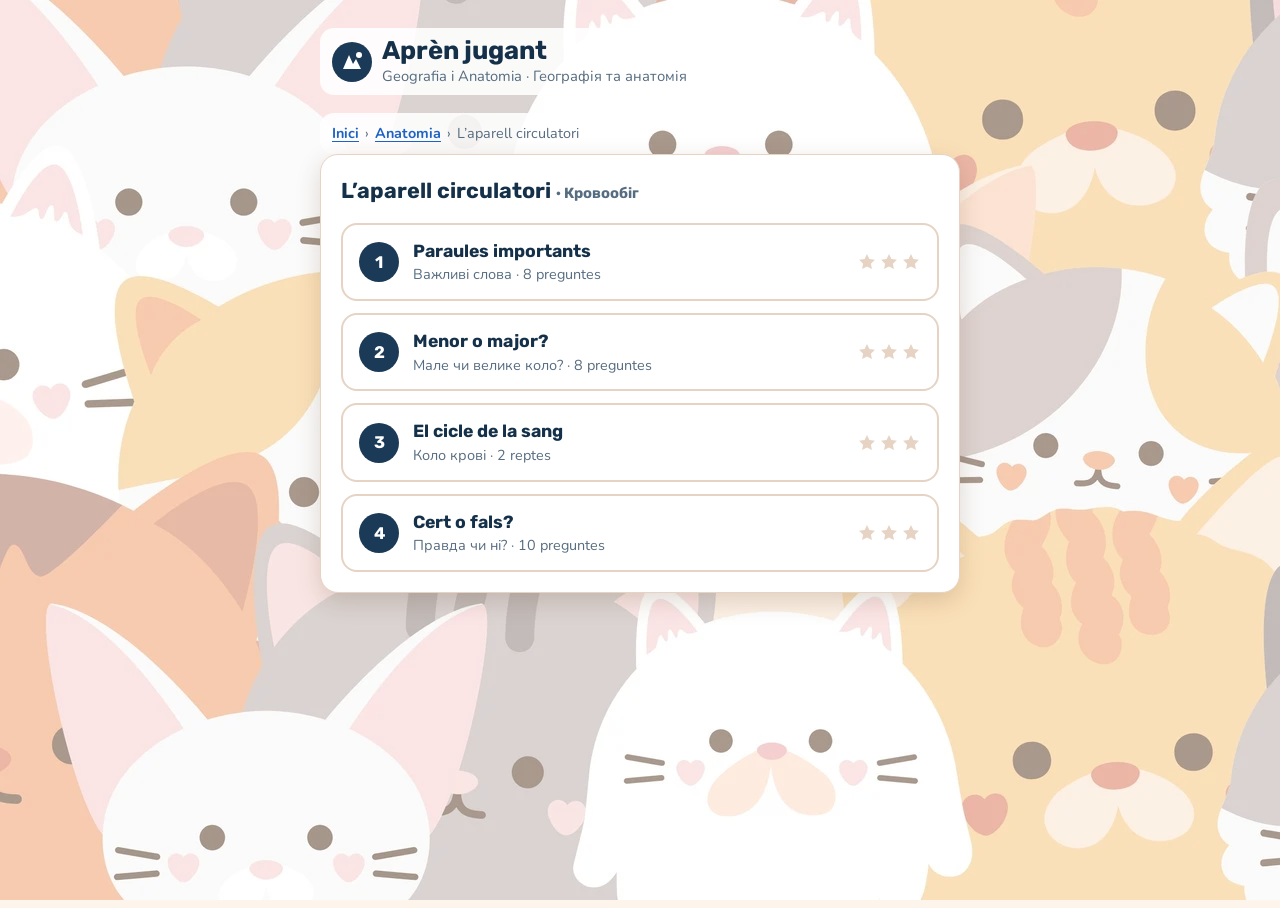
==== circulatori.html @ 63598f7e "Give all seven Medi lessons separate pages and linkable exercises" ====
<!doctype html>
<html lang="ca">
<head>
<meta charset="utf-8">
<meta name="viewport" content="width=device-width, initial-scale=1, viewport-fit=cover">
<title>L’aparell circulatori · Medi</title>
<link rel="preconnect" href="https://fonts.googleapis.com">
<link rel="preconnect" href="https://fonts.gstatic.com" crossorigin>
<link rel="stylesheet" href="https://fonts.googleapis.com/css2?family=Rubik:wght@500;700&family=Nunito:wght@400;600;800&display=swap">
<link rel="stylesheet" href="medi.css">
</head>
<body data-lesson="circ">
<div class="app">
  <header>
    <svg width="40" height="40" viewBox="0 0 40 40" aria-hidden="true"><circle cx="20" cy="20" r="20" fill="var(--badge)"/><path d="M11 27l6-14 4 9 3-5 5 10z" fill="var(--surface)"/><circle cx="27" cy="13" r="3" fill="var(--surface)"/></svg>
    <div>
      <h1>Aprèn jugant</h1>
      <p class="sub">Geografia i Anatomia · Географія та анатомія</p>
    </div>
  </header>
  <main id="screen" aria-live="polite"></main>
  <noscript>Activa JavaScript per obrir les lliçons. / Увімкни JavaScript для уроків.</noscript>
</div>

<script src="medi.js" defer></script>
</body>
</html>
---- medi.css ----
/* Layout: one centred play column like a school worksheet card; subject colour bands, the class maps and three answer colours carry the identity. */
:root{
  --bg:#EEF4F8; --surface:#FFFFFF; --ink:#15314A; --muted:#566C80; --line:#D3DFE8;
  --river:#1D63C4; --good:#23804E; --good-bg:#DDF3E6; --bad:#B9440F; --bad-bg:#FCE6DA;
  --c1:#F7C9CE; --c1-ink:#6E1A26; --c2:#D2E8C5; --c2-ink:#1F5219; --c3:#F8EDA6; --c3-ink:#5E4900;
  --map-bg:#EEF5FA; --badge:#1B3A57; --btn:#1D63C4; --btn-ink:#FFFFFF;
  --geo:#1D63C4; --geo-bg:#DCEAF8; --ana:#C2364B; --ana-bg:#F9DEE2;
  --f-display:"Rubik", "Trebuchet MS", system-ui, sans-serif;
  --f-body:"Nunito", "Segoe UI", system-ui, sans-serif;
}
@media (prefers-color-scheme: dark){:root:not([data-theme="light"]){
  --bg:#0E1B27; --surface:#162736; --ink:#E5EEF6; --muted:#9BB0C3; --line:#2A4054;
  --river:#7AB0F7; --good:#62CC90; --good-bg:#173A29; --bad:#F39468; --bad-bg:#43251A;
  --c1:#59303A; --c1-ink:#FFDCE0; --c2:#2D4A2B; --c2-ink:#DAF3CF; --c3:#544A1E; --c3-ink:#FFF0B0;
  --badge:#9CC3EA; --btn:#2F72CC; --btn-ink:#FFFFFF;
  --geo:#7AB0F7; --geo-bg:#1B3550; --ana:#F28A9B; --ana-bg:#4A2129; color-scheme:dark }}
:root[data-theme="dark"]{
  --bg:#0E1B27; --surface:#162736; --ink:#E5EEF6; --muted:#9BB0C3; --line:#2A4054;
  --river:#7AB0F7; --good:#62CC90; --good-bg:#173A29; --bad:#F39468; --bad-bg:#43251A;
  --c1:#59303A; --c1-ink:#FFDCE0; --c2:#2D4A2B; --c2-ink:#DAF3CF; --c3:#544A1E; --c3-ink:#FFF0B0;
  --badge:#9CC3EA; --btn:#2F72CC; --btn-ink:#FFFFFF;
  --geo:#7AB0F7; --geo-bg:#1B3550; --ana:#F28A9B; --ana-bg:#4A2129; color-scheme:dark }

html,body{height:100%}
body{background:var(--bg);color:var(--ink);font-family:var(--f-body);font-size:17px;line-height:1.45;
  padding-left:max(16px, env(safe-area-inset-left, 0px));padding-right:max(16px, env(safe-area-inset-right, 0px))}
.app{max-width:640px;margin:0 auto;padding-block:20px 40px;display:flex;flex-direction:column;gap:18px}
/* Wallpaper on every screen: cats.webp, the file next to index.html. Always light so text stays readable on it. */
body.wall{
  --bg:#FBEBDD; --surface:#FFFFFF; --ink:#15314A; --muted:#566C80; --line:#E6D3C3;
  --river:#1D63C4; --good:#23804E; --good-bg:#DDF3E6; --bad:#B9440F; --bad-bg:#FCE6DA;
  --c1:#F7C9CE; --c1-ink:#6E1A26; --c2:#D2E8C5; --c2-ink:#1F5219; --c3:#F8EDA6; --c3-ink:#5E4900;
  --badge:#1B3A57; --btn:#1D63C4; --btn-ink:#FFFFFF; --ana:#C2364B; --ana-bg:#F9DEE2; --geo:#1D63C4; --geo-bg:#DCEAF8; --map-bg:#EEF5FA; color-scheme:light;
  background:linear-gradient(rgba(255,255,255,.45), rgba(255,255,255,.45)), url("cats.webp") center / cover fixed, #FBEBDD}
body.wall header, body.wall .crumbs{background:rgba(255,255,255,.88);border-radius:14px;padding:8px 12px;width:fit-content;max-width:100%}
body.wall .card{box-shadow:0 8px 24px rgba(90,50,20,.18)}
button{font:inherit;color:inherit;cursor:pointer}
button:focus-visible{outline:3px solid var(--river);outline-offset:2px}

header{display:flex;align-items:center;gap:10px;min-width:0}
header svg{flex:none}
h1{font-family:var(--f-display);font-weight:700;font-size:1.6rem;line-height:1.1;margin:0;text-wrap:balance}
.sub{color:var(--muted);font-size:.92rem;margin:2px 0 0}
.crumbs{display:flex;flex-wrap:wrap;gap:6px;align-items:center;color:var(--muted);font-size:.9rem}
.crumbs button{background:none;border:none;padding:2px 0;color:var(--river);font-weight:700;text-decoration:underline;text-underline-offset:3px}

.card{background:var(--surface);border:1px solid var(--line);border-radius:18px;padding:20px;display:flex;flex-direction:column;gap:16px}
.lead{font-size:1.05rem;margin:0}
.ua{color:var(--muted);font-size:.92rem}
h2{font-family:var(--f-display);font-size:1.35rem;margin:0;text-wrap:balance}

.subjects{display:grid;grid-template-columns:1fr 1fr;gap:12px}
.subject{display:flex;flex-direction:column;align-items:flex-start;gap:10px;text-align:left;border:2px solid transparent;border-radius:18px;padding:18px;min-height:150px;transition:transform .15s}
.subject:hover{transform:translateY(-2px)}
.subject.geo{background:var(--geo-bg)} .subject.geo:hover{border-color:var(--geo)}
.subject.ana{background:var(--ana-bg)} .subject.ana:hover{border-color:var(--ana)}
.subject svg{width:44px;height:44px}
.subject .t{font-family:var(--f-display);font-weight:700;font-size:1.3rem;display:block}
.subject .d{color:var(--muted);font-size:.9rem;display:block}

.list{display:grid;gap:12px}
.item{display:grid;grid-template-columns:auto 1fr auto;align-items:center;gap:14px;text-align:left;
  background:var(--surface);border:2px solid var(--line);border-radius:16px;padding:14px 16px;transition:border-color .15s}
.item:hover{border-color:var(--river)}
.item .num{width:40px;height:40px;border-radius:50%;background:var(--badge);color:var(--surface);
  display:grid;place-items:center;font-family:var(--f-display);font-weight:700;font-size:1.05rem}
.item .t{font-family:var(--f-display);font-weight:700;font-size:1.1rem;display:block}
.item .d{color:var(--muted);font-size:.9rem;display:block}
.item .meta{color:var(--muted);font-size:.85rem;font-weight:700;font-variant-numeric:tabular-nums;white-space:nowrap}
.stars{display:flex;gap:2px;flex:none}
.stars svg{width:20px;height:20px}
.star-on{fill:#E8A817}
.star-off{fill:var(--line)}

.topbar{display:flex;align-items:center;gap:12px}
.ghost{background:none;border:1.5px solid var(--line);border-radius:999px;padding:6px 14px;font-weight:600;font-size:.92rem}
.ghost:hover{border-color:var(--river)}
.progress{flex:1;height:12px;background:var(--line);border-radius:999px;overflow:hidden}
.progress span{display:block;height:100%;background:var(--river);border-radius:999px;transition:width .3s}
.count{font-variant-numeric:tabular-nums;font-weight:800;font-size:.95rem;color:var(--muted);min-width:3.5em;text-align:right}

.prompt{font-family:var(--f-display);font-weight:500;font-size:1.05rem;color:var(--muted);margin:0}
.big{display:flex;align-items:center;justify-content:center;gap:12px;flex-wrap:wrap;text-align:center}
.big .word{font-family:var(--f-display);font-weight:700;font-size:2.2rem;line-height:1.1;color:var(--river)}
.big .def{font-size:1.25rem;font-weight:600;line-height:1.35;max-width:32ch}
.speak{width:42px;height:42px;border-radius:50%;border:1.5px solid var(--line);background:var(--bg);display:grid;place-items:center;flex:none}
.speak svg{width:20px;height:20px;fill:var(--river)}
.hintrow{display:flex;justify-content:center}
.hint{background:none;border:none;color:var(--river);font-weight:700;font-size:.92rem;text-decoration:underline;text-underline-offset:3px;padding:4px}
.uabox{background:var(--bg);border-radius:12px;padding:10px 14px;text-align:center;color:var(--ink);font-size:.98rem}

.choices{display:grid;gap:10px;grid-template-columns:repeat(2,1fr)}
.choices.n3{grid-template-columns:repeat(3,1fr)}
.opt{border:2px solid transparent;border-radius:14px;padding:14px 10px;font-weight:800;font-size:1.02rem;min-height:62px;
  background:var(--bg);display:flex;flex-direction:column;align-items:center;justify-content:center;gap:2px;transition:transform .12s;text-align:center}
.opt:hover:not(:disabled){transform:translateY(-2px)}
.opt:disabled{cursor:default}
.opt small{font-weight:600;font-size:.78rem;opacity:.85}
.opt.c1{background:var(--c1);color:var(--c1-ink)}
.opt.c2{background:var(--c2);color:var(--c2-ink)}
.opt.c3{background:var(--c3);color:var(--c3-ink)}
.opt.yes{background:var(--good-bg);color:var(--good);min-height:72px;font-size:1.2rem}
.opt.no{background:var(--bad-bg);color:var(--bad);min-height:72px;font-size:1.2rem}
.opt.right{border-color:var(--good);box-shadow:0 0 0 3px var(--good-bg)}
.opt.wrong{border-color:var(--bad);opacity:.75}
.opt.fade{opacity:.45}

.map{position:relative;background:var(--map-bg);border-radius:14px;overflow:hidden;max-width:100%}
.map img{display:block;width:100%;height:auto}
.marker{position:absolute;aspect-ratio:1;transform:translate(-50%,-50%);border-radius:50%;
  border:4px solid #E4572E;box-shadow:0 0 0 3px rgba(255,255,255,.85);pointer-events:none}
.marker::after{content:"";position:absolute;inset:-4px;border-radius:50%;border:4px solid #E4572E;animation:pulse 1.4s ease-out infinite}
@keyframes pulse{from{transform:scale(1);opacity:.9}to{transform:scale(1.8);opacity:0}}
.tag{position:absolute;transform:translate(-50%,-160%);background:#15314A;color:#fff;font-weight:800;font-size:.88rem;
  padding:4px 10px;border-radius:999px;white-space:nowrap;pointer-events:none}

.order-done{display:grid;gap:8px;margin:0;padding:0;list-style:none;counter-reset:step}
.order-done li{display:flex;align-items:center;gap:10px;background:var(--good-bg);color:var(--ink);border-radius:12px;padding:10px 12px;font-weight:700}
.order-done li::before{counter-increment:step;content:counter(step);flex:none;width:28px;height:28px;border-radius:50%;background:var(--good);color:var(--surface);display:grid;place-items:center;font-weight:800;font-size:.9rem}
.order-done li small{display:block;font-weight:600;color:var(--muted)}
.order-done .slot{background:var(--bg);border:2px dashed var(--line);color:var(--muted);font-weight:600}
.order-done .slot::before{background:var(--line);color:var(--muted)}
.tiles{display:flex;flex-wrap:wrap;gap:10px;justify-content:center}
.tile{background:var(--surface);border:2px solid var(--line);border-radius:12px;padding:12px 14px;font-weight:800;font-size:1rem;text-align:center;max-width:100%;transition:transform .12s}
.tile:hover{border-color:var(--river);transform:translateY(-2px)}
.tile small{display:block;font-weight:600;font-size:.78rem;color:var(--muted)}
.tile.shake{border-color:var(--bad);background:var(--bad-bg);animation:shake .35s}
@keyframes shake{0%,100%{transform:translateX(0)}25%{transform:translateX(-6px)}75%{transform:translateX(6px)}}

.feedback{border-radius:14px;padding:14px 16px;display:flex;flex-direction:column;gap:4px}
.feedback.ok{background:var(--good-bg)}
.feedback.no{background:var(--bad-bg)}
.feedback b.h{font-family:var(--f-display);font-size:1.1rem}
.feedback.ok b.h{color:var(--good)}
.feedback.no b.h{color:var(--bad)}
.next{align-self:stretch;background:var(--btn);color:var(--btn-ink);border:none;border-radius:14px;padding:14px;font-weight:800;font-size:1.05rem}

.result{align-items:center;text-align:center}
.result .stars svg{width:52px;height:52px;animation:pop .4s ease-out both}
.result .stars svg:nth-child(2){animation-delay:.15s}
.result .stars svg:nth-child(3){animation-delay:.3s}
@keyframes pop{from{transform:scale(.3);opacity:0}to{transform:scale(1);opacity:1}}
.chips{display:flex;flex-wrap:wrap;gap:8px;justify-content:center}
.chip{background:var(--bg);border:1px solid var(--line);border-radius:999px;padding:4px 12px;font-weight:700;font-size:.9rem}
.row{display:flex;gap:10px;flex-wrap:wrap;justify-content:center;width:100%}
.row .next{flex:1 1 180px}
.row .ghost{flex:1 1 140px;padding:13px}
.foot{color:var(--muted);font-size:.85rem;text-align:center;margin:0}

@media (max-width:440px){
  .choices.n3{grid-template-columns:1fr}
  .subjects{grid-template-columns:1fr}
  .subject{min-height:0}
  .big .word{font-size:1.8rem}
  h1{font-size:1.35rem}
}
@media (prefers-reduced-motion: reduce){ *{animation:none!important;transition:none!important} }
.climate-chart{margin:12px 0 18px;padding:10px;background:#fff;border-radius:12px;color:#15314A}.climate-chart img{display:block;width:100%;height:auto}.climate-chart figcaption{font-size:.8rem;text-align:center;margin-top:6px}
.theory-kicker{font-size:.82rem;font-weight:800;letter-spacing:.09em;color:var(--geo);margin:0 0 10px}
.theory-ua{display:block;margin-top:5px;font-size:.92em;font-weight:600;line-height:1.5}
.theory h3{font-size:1.13rem;line-height:1.4;margin:24px 0 12px}
.theory p{line-height:1.65;margin:12px 0}
.theory-nav{display:grid;grid-template-columns:repeat(2,minmax(0,1fr));gap:8px;margin:20px 0 28px}
.theory-nav button{text-align:left;white-space:normal;min-width:0}
.theory-nav small{display:block;font-size:.82em;margin-top:5px;font-weight:600}
.theory-nav [aria-current="step"]{background:var(--geo-bg);border-color:var(--geo);color:var(--ink)}
.climate-explain-grid{display:grid;grid-template-columns:repeat(2,minmax(0,1fr));gap:14px}
.climate-explain{padding:16px 18px;border:1px solid var(--line);border-top:5px solid var(--geo);border-radius:14px}
.climate-explain h3{margin:0 0 14px}
.climate-explain.atl{border-top-color:#25845A}.climate-explain.cont{border-top-color:#BF912A}.climate-explain.lit{border-top-color:#C86543}.climate-explain.alt{border-top-color:#6688B2}
.theory .theory-memory{font-weight:800;margin-bottom:0}
.mountain-levels{display:flex;flex-direction:column;align-items:center;gap:7px;padding:8px 0}
.mountain-level{text-align:center;padding:16px 10px;box-sizing:border-box;border-radius:12px;color:#15314A;line-height:1.5}
.mountain-level .ua{color:#3B5268}
.mountain-level.top{width:64%;background:#DFEAF7}.mountain-level.mid{width:82%;background:#D2E8C5}.mountain-level.low{width:100%;background:#E4EFD7}
.theory-words{margin:0}.theory-words>div{padding:15px 0;border-bottom:1px solid var(--line)}
.theory-words dt{font-weight:800;display:flex;gap:10px;align-items:center}
.theory-words dd{margin:7px 0 0;line-height:1.6}
.theory-read{padding-left:26px}.theory-read li{padding-left:4px;margin:16px 0}
.theory-bottom{margin-top:26px}
@media(max-width:600px){.climate-explain-grid,.theory-nav{grid-template-columns:1fr}.climate-explain{padding:15px}.mountain-level.top{width:72%}.mountain-level.mid{width:86%}.theory-bottom button{width:100%}}


a.item{font:inherit;color:inherit;text-decoration:none}a.item:focus-visible{outline:3px solid var(--river);outline-offset:2px}
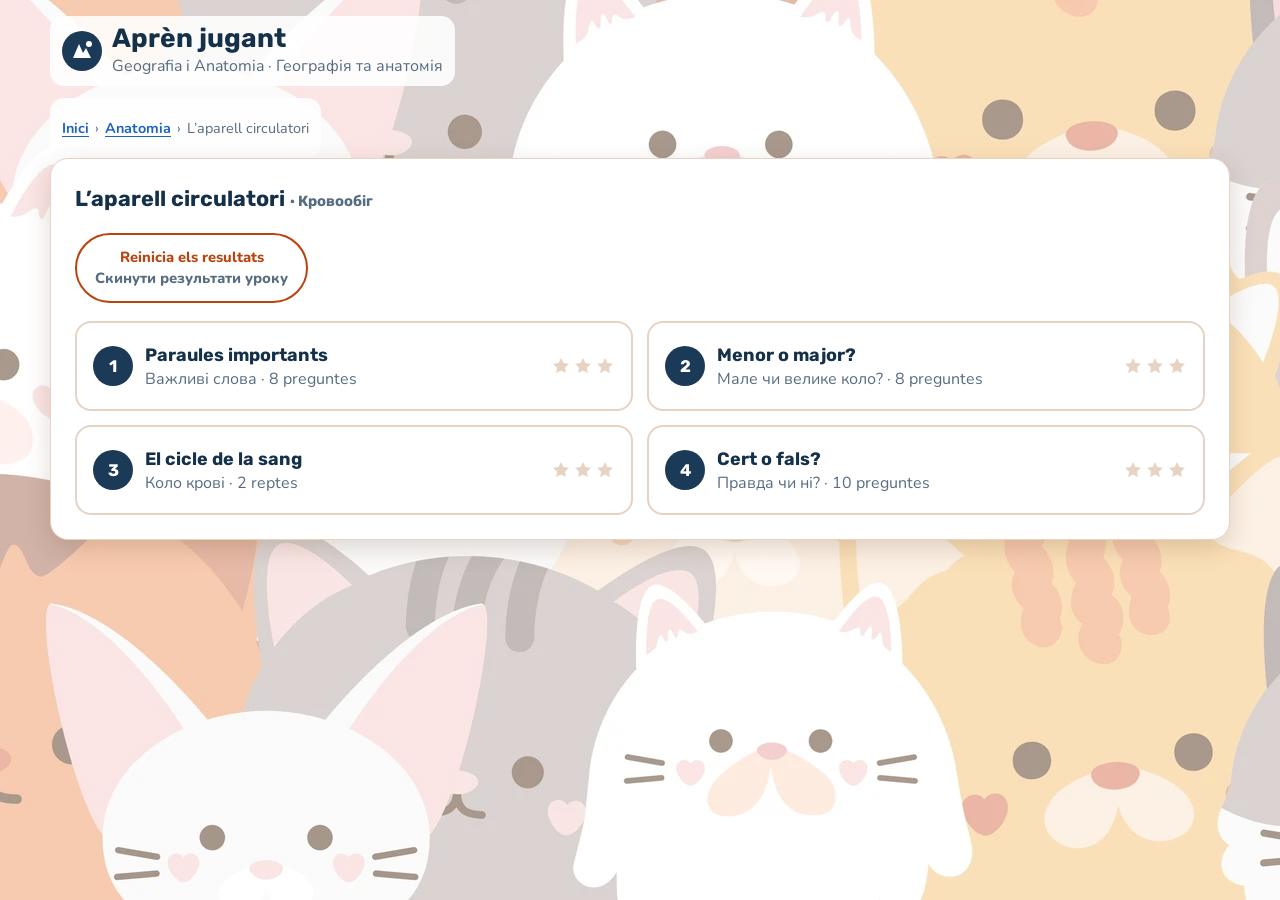
==== commit 777c98a0: "Version lesson assets and make reset button visible above exercises" ====
--- a/circulatori.html
+++ b/circulatori.html
@@ -2,12 +2,13 @@
 <html lang="ca">
 <head>
 <meta charset="utf-8">
+<meta name="robots" content="noindex">
 <meta name="viewport" content="width=device-width, initial-scale=1, viewport-fit=cover">
 <title>L’aparell circulatori · Medi</title>
 <link rel="preconnect" href="https://fonts.googleapis.com">
 <link rel="preconnect" href="https://fonts.gstatic.com" crossorigin>
 <link rel="stylesheet" href="https://fonts.googleapis.com/css2?family=Rubik:wght@500;700&family=Nunito:wght@400;600;800&display=swap">
-<link rel="stylesheet" href="medi.css">
+<link rel="stylesheet" href="medi.css?v=20261116-reset2">
 </head>
 <body data-lesson="circ">
 <div class="app">
@@ -22,6 +23,6 @@
   <noscript>Activa JavaScript per obrir les lliçons. / Увімкни JavaScript для уроків.</noscript>
 </div>
 
-<script src="medi.js" defer></script>
+<script src="medi.js?v=20261116-reset2" defer></script>
 </body>
 </html>
--- a/medi.css
+++ b/medi.css
@@ -183,3 +183,65 @@
 
 
 a.item{font:inherit;color:inherit;text-decoration:none}a.item:focus-visible{outline:3px solid var(--river);outline-offset:2px}
+/* Tablet-first touch controls; keep browser zoom and portrait layouts available. */
+html{-webkit-text-size-adjust:100%;text-size-adjust:100%}
+button,select,input,summary,a.action{touch-action:manipulation}
+button,select,input:not([type=checkbox]):not([type=radio]),summary{min-height:44px;box-sizing:border-box}
+button,a,input,select,summary{-webkit-tap-highlight-color:rgba(29,99,196,.15)}
+input,select,textarea{font-size:16px;max-width:100%}
+img,svg{max-width:100%}
+@media(hover:none){button:hover:not(:disabled){transform:none}}
+
+body{margin:0}.app,.card,.game-content,.list>*{min-width:0;box-sizing:border-box}
+.crumbs button,.crumbs a{display:inline-flex;align-items:center;min-height:44px}
+.speak{width:48px;height:48px}.hint{min-height:44px;padding:10px}
+.game-content{display:flex;flex-direction:column;gap:16px}
+@media(min-width:960px) and (orientation:landscape){
+ .app{max-width:1180px;padding-block:16px 28px;gap:12px}
+ body.wall{background-attachment:scroll}
+ .card{padding:24px;gap:18px}body{font-size:18px}
+ header h1{font-size:1.65rem}.sub{font-size:1rem}
+ .list{grid-template-columns:repeat(2,minmax(0,1fr));gap:14px}
+ .item{min-height:90px;padding:16px;gap:12px}.item .t{font-size:1.12rem}.item .d{font-size:1rem}
+ .item>span{min-width:0}.item .meta{white-space:normal;text-align:right}
+ .subjects{gap:20px}.subject{min-height:190px;padding:24px}
+ .game-content{gap:16px}.game-content:not(.game-map):not(.game-chart):not(.game-order){width:100%;max-width:960px;align-self:center}
+ .big{min-height:96px}.big .def{font-size:1.4rem;max-width:48ch;line-height:1.45}
+ .choices{gap:12px}.opt{min-height:72px;padding:16px;font-size:1.12rem}.opt small,.tile small{font-size:.92rem}
+ .game-map,.game-chart{display:grid;grid-template-columns:minmax(0,1.2fr) minmax(0,1fr);align-items:start;gap:16px 24px}
+ .game-map>.prompt,.game-chart>.prompt{grid-column:1/-1}
+ .game-map>.map{grid-column:1;grid-row:2 / span 3;min-width:0;width:100%}
+ .game-map>.choices{grid-column:2;grid-row:2;grid-template-columns:1fr}
+ .game-map>.uabox{grid-column:2;grid-row:3}
+ .game-chart>.climate-chart{grid-column:1;grid-row:2 / span 3;margin:0;padding:8px;min-width:0}
+ .game-chart>.big{grid-column:2;grid-row:2;min-height:0}.game-chart>.big .def{font-size:1.25rem}
+ .game-chart>.choices{grid-column:2;grid-row:3}.game-chart>.uabox{grid-column:2;grid-row:4}
+ .game-order{display:grid;grid-template-columns:minmax(0,1fr) minmax(0,1fr);align-items:start;gap:18px 24px}
+ .game-order>.prompt,.game-order>.uabox{grid-column:1/-1}
+ .game-order>.order-done{grid-column:1}.game-order>.tiles{grid-column:2;align-content:start}
+ .tile{min-height:52px}.theory-nav{grid-template-columns:repeat(4,minmax(0,1fr))}
+ .theory-words{display:grid;grid-template-columns:repeat(2,minmax(0,1fr));gap:0 28px}
+ .theory .climate-chart{max-width:780px;align-self:center}
+ .topbar{flex-wrap:wrap}.topbar .progress{min-width:100px}
+ .theory p{max-width:86ch}.foot{font-size:.95rem}
+}
+/* Keep each original sentence with its translation, including print output. */
+.sentence-pair{break-inside:avoid;page-break-inside:avoid}
+.theory .sentence-pair{margin:14px 0 18px;padding-bottom:12px;border-bottom:1px solid var(--line)}
+.sentence-pair>[lang=ca]{display:block}.sentence-pair>.theory-ua{margin-top:6px}
+.theory-words>div{break-inside:avoid}.mountain-level>.theory-ua{margin-bottom:10px}.mountain-level>.theory-ua:last-child{margin-bottom:0}
+
+/* Per-lesson progress reset with an explicit, touch-friendly confirmation. */
+.lesson-reset{border-top:1px solid var(--line);padding-top:18px;margin-top:6px}
+.lesson-reset button{min-height:48px;white-space:normal}
+.lesson-reset button>span{display:block}
+.lesson-reset .reset-trigger{color:var(--bad);border-color:var(--bad)}
+.reset-confirm{margin-top:14px;padding:16px;border:1px solid var(--line);border-radius:14px;background:var(--bg)}
+.reset-confirm p{margin:0 0 14px}.reset-confirm .row{justify-content:flex-start}
+.reset-confirm .row button{flex:1 1 180px}
+.reset-confirm[hidden],.reset-status[hidden],#reset-error[hidden]{display:none}
+.reset-status{margin:14px 0 0}#reset-error{color:var(--bad);margin:14px 0 0}
+
+/* Keep the reset control visible directly under the lesson heading. */
+.lesson-reset{border-top:0;padding-top:0;margin-top:0}
+.lesson-reset>.reset-trigger{background:var(--surface);border-width:2px;padding:12px 18px;font-weight:800}
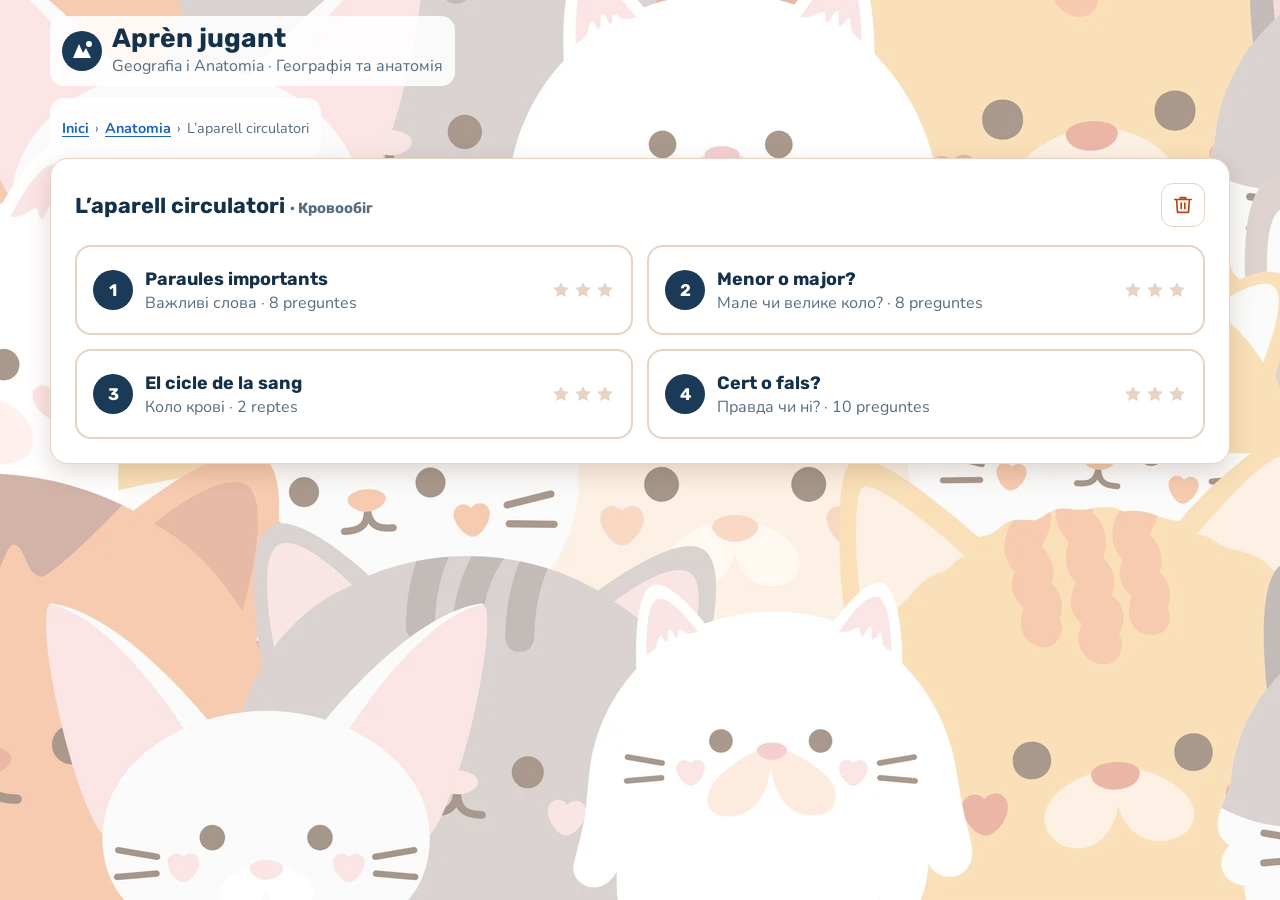
==== commit 76527458: "Replace lesson reset label with compact accessible trash icon" ====
--- a/circulatori.html
+++ b/circulatori.html
@@ -8,7 +8,7 @@
 <link rel="preconnect" href="https://fonts.googleapis.com">
 <link rel="preconnect" href="https://fonts.gstatic.com" crossorigin>
 <link rel="stylesheet" href="https://fonts.googleapis.com/css2?family=Rubik:wght@500;700&family=Nunito:wght@400;600;800&display=swap">
-<link rel="stylesheet" href="medi.css?v=20261116-reset2">
+<link rel="stylesheet" href="medi.css?v=20261116-trash">
 </head>
 <body data-lesson="circ">
 <div class="app">
@@ -23,6 +23,6 @@
   <noscript>Activa JavaScript per obrir les lliçons. / Увімкни JavaScript для уроків.</noscript>
 </div>
 
-<script src="medi.js?v=20261116-reset2" defer></script>
+<script src="medi.js?v=20261116-trash" defer></script>
 </body>
 </html>
--- a/medi.css
+++ b/medi.css
@@ -245,3 +245,10 @@
 /* Keep the reset control visible directly under the lesson heading. */
 .lesson-reset{border-top:0;padding-top:0;margin-top:0}
 .lesson-reset>.reset-trigger{background:var(--surface);border-width:2px;padding:12px 18px;font-weight:800}
+
+/* Compact reset icon shares the heading row, retaining an iPad touch target. */
+.lesson-heading{display:flex;align-items:center;justify-content:space-between;gap:14px;min-width:0}
+.lesson-heading h2{flex:1;min-width:0}
+.lesson-heading .reset-icon{display:grid;place-items:center;flex:0 0 44px;width:44px;height:44px;min-height:44px;padding:0;border-radius:12px;color:var(--bad);border:1px solid var(--line);background:transparent}
+.reset-icon svg{display:block;width:22px;height:22px;pointer-events:none}
+.lesson-reset{display:contents}
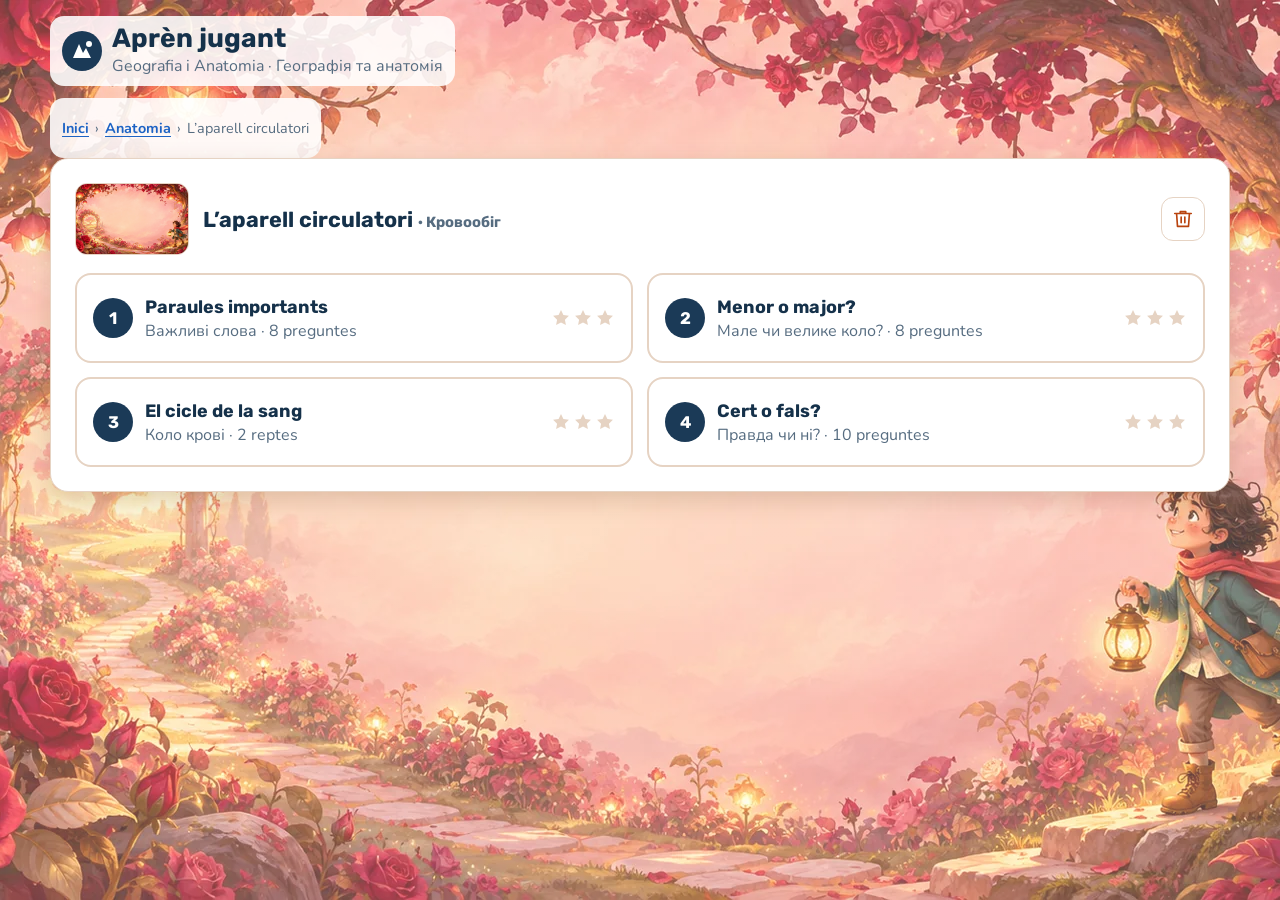
==== commit c305db36: "Add seven original lesson wallpapers and compact illustrated covers" ====
--- a/circulatori.html
+++ b/circulatori.html
@@ -8,7 +8,7 @@
 <link rel="preconnect" href="https://fonts.googleapis.com">
 <link rel="preconnect" href="https://fonts.gstatic.com" crossorigin>
 <link rel="stylesheet" href="https://fonts.googleapis.com/css2?family=Rubik:wght@500;700&family=Nunito:wght@400;600;800&display=swap">
-<link rel="stylesheet" href="medi.css?v=20261116-trash">
+<link rel="stylesheet" href="medi.css?v=20261116-original-art">
 </head>
 <body data-lesson="circ">
 <div class="app">
@@ -23,6 +23,7 @@
   <noscript>Activa JavaScript per obrir les lliçons. / Увімкни JavaScript для уроків.</noscript>
 </div>
 
-<script src="medi.js?v=20261116-trash" defer></script>
+<script src="medi.js?v=20261116-original-art" defer></script>
 </body>
 </html>
+
--- a/medi.css
+++ b/medi.css
@@ -26,13 +26,13 @@
 body{background:var(--bg);color:var(--ink);font-family:var(--f-body);font-size:17px;line-height:1.45;
   padding-left:max(16px, env(safe-area-inset-left, 0px));padding-right:max(16px, env(safe-area-inset-right, 0px))}
 .app{max-width:640px;margin:0 auto;padding-block:20px 40px;display:flex;flex-direction:column;gap:18px}
-/* Wallpaper on every screen: cats.webp, the file next to index.html. Always light so text stays readable on it. */
+/* Original lesson illustrations; white cards keep learning content readable. */
 body.wall{
   --bg:#FBEBDD; --surface:#FFFFFF; --ink:#15314A; --muted:#566C80; --line:#E6D3C3;
   --river:#1D63C4; --good:#23804E; --good-bg:#DDF3E6; --bad:#B9440F; --bad-bg:#FCE6DA;
   --c1:#F7C9CE; --c1-ink:#6E1A26; --c2:#D2E8C5; --c2-ink:#1F5219; --c3:#F8EDA6; --c3-ink:#5E4900;
   --badge:#1B3A57; --btn:#1D63C4; --btn-ink:#FFFFFF; --ana:#C2364B; --ana-bg:#F9DEE2; --geo:#1D63C4; --geo-bg:#DCEAF8; --map-bg:#EEF5FA; color-scheme:light;
-  background:linear-gradient(rgba(255,255,255,.45), rgba(255,255,255,.45)), url("cats.webp") center / cover fixed, #FBEBDD}
+  background:linear-gradient(rgba(255,255,255,.24), rgba(255,255,255,.24)), var(--lesson-art, url("assets/wallpapers/peninsula.webp")) center / cover fixed, #FBEBDD}
 body.wall header, body.wall .crumbs{background:rgba(255,255,255,.88);border-radius:14px;padding:8px 12px;width:fit-content;max-width:100%}
 body.wall .card{box-shadow:0 8px 24px rgba(90,50,20,.18)}
 button{font:inherit;color:inherit;cursor:pointer}
@@ -252,3 +252,51 @@
 .lesson-heading .reset-icon{display:grid;place-items:center;flex:0 0 44px;width:44px;height:44px;min-height:44px;padding:0;border-radius:12px;color:var(--bad);border:1px solid var(--line);background:transparent}
 .reset-icon svg{display:block;width:22px;height:22px;pointer-events:none}
 .lesson-reset{display:contents}
+
+
+/* Climate vocabulary: readable cards and touch-sized controls on landscape iPad. */
+.climate-vocab .vocab-top{justify-content:flex-start;align-items:center;gap:20px}
+.climate-vocab .vocab-top h2{flex:1}.climate-vocab button>span{display:block}
+.vocab-tabs{display:grid;grid-template-columns:repeat(3,minmax(0,1fr));gap:12px}
+.vocab-tabs button{min-height:60px;border-radius:12px}.vocab-tabs [aria-current=page]{background:var(--geo-bg);border-color:var(--geo)}
+.vocab-controls{display:grid;grid-template-columns:repeat(2,minmax(0,1fr));gap:16px}
+.vocab-controls label,.climate-vocab label{display:block;font-weight:800;margin-bottom:8px}
+.climate-vocab select,.climate-vocab input{font:inherit;color:var(--ink);background:var(--surface);border:1px solid var(--line);border-radius:10px;padding:12px;width:100%;min-height:48px;box-sizing:border-box;min-width:0;max-width:100%}
+.vocab-content{display:flex;flex-direction:column;gap:18px;min-width:0}.vocab-count{margin:0;font-weight:800;color:var(--muted)}
+.vocab-flash{padding:28px;background:var(--bg);border:1px solid var(--line);border-radius:18px;text-align:center}
+.vocab-flash .word,.vocab-question .word{font-size:clamp(1.5rem,3vw,2.2rem);overflow-wrap:anywhere}
+.vocab-translation{font-size:1.18rem;font-weight:800;margin:8px 0 14px;color:var(--good)}
+.vocab-glossary{display:grid;grid-template-columns:repeat(2,minmax(0,1fr));gap:16px}
+.vocab-glossary article{border:1px solid var(--line);border-radius:14px;padding:18px;min-width:0}
+.vocab-term{display:flex;align-items:center;justify-content:space-between;gap:10px}.vocab-term .speak{flex:none}
+.vocab-score{display:flex;align-items:center;gap:16px}.vocab-score h3{font-size:1.6rem;margin:0}
+.climate-vocab .sentence-pair{margin:10px 0;line-height:1.5}.climate-vocab .opt{min-height:72px;padding:16px;overflow-wrap:anywhere}
+@media(min-width:960px) and (orientation:landscape){.vocab-flash{max-width:900px;align-self:center;width:100%;box-sizing:border-box}.vocab-controls{grid-template-columns:minmax(0,2fr) minmax(0,1fr)}}
+@media(max-width:700px){.vocab-controls,.vocab-glossary{grid-template-columns:1fr}.vocab-tabs{gap:8px}.vocab-tabs button{padding:10px 6px}.vocab-flash{padding:20px}.climate-vocab .vocab-top h2{flex-basis:100%}}
+
+.climate-vocab .vocab-top>.ghost{flex:0 0 auto;padding:8px 14px;min-height:48px}
+.climate-vocab>p.ua{margin:0}
+@media(min-width:960px) and (orientation:landscape){
+ .climate-vocab{gap:12px;padding:20px}.climate-vocab .vocab-top{gap:16px}
+ .vocab-tabs button{min-height:52px;padding:8px 12px}.vocab-tabs .theory-ua{margin-top:3px}
+ .vocab-content{gap:12px}.vocab-flash{padding:18px 24px}.vocab-flash .big{min-height:62px}
+ .vocab-flash .sentence-pair{margin:8px 0}.vocab-flash .vocab-translation{margin:6px 0 10px}
+}
+
+body[data-lesson="pen"]{--lesson-art:url("assets/wallpapers/peninsula.webp")}
+
+body[data-lesson="rel"]{--lesson-art:url("assets/wallpapers/relleu.webp")}
+
+body[data-lesson="cost"]{--lesson-art:url("assets/wallpapers/costes.webp")}
+
+body[data-lesson="rius"]{--lesson-art:url("assets/wallpapers/rius.webp")}
+
+body[data-lesson="clima"]{--lesson-art:url("assets/wallpapers/clima.webp")}
+
+body[data-lesson="uri"]{--lesson-art:url("assets/wallpapers/urinari.webp")}
+
+body[data-lesson="circ"]{--lesson-art:url("assets/wallpapers/circulatori.webp")}
+
+.lesson-cover{width:104px;height:66px;object-fit:cover;border-radius:12px;flex:0 0 104px;border:1px solid var(--line)}
+.lesson-heading .lesson-cover{width:112px;height:70px;flex-basis:112px}
+@media(max-width:540px){.lesson-cover{width:64px;height:56px;flex-basis:64px}.lesson-heading .lesson-cover{display:none}}
